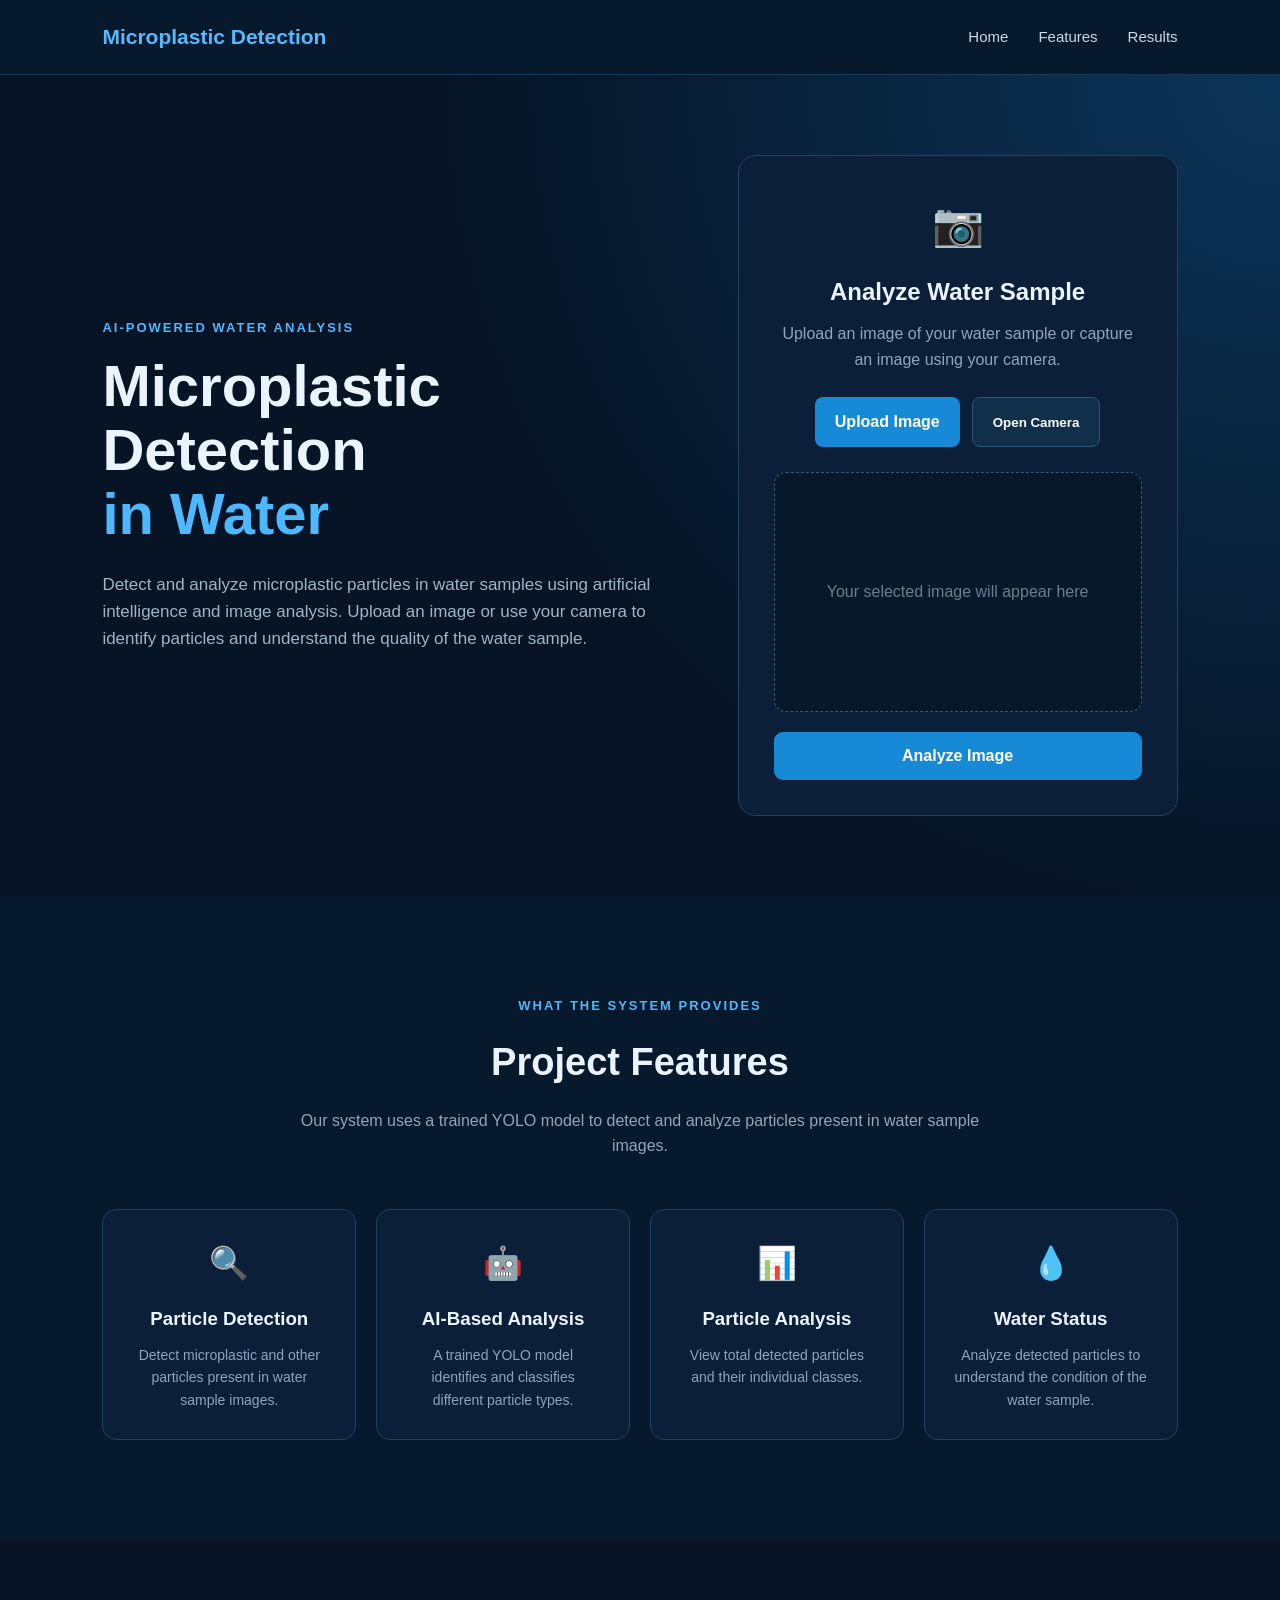
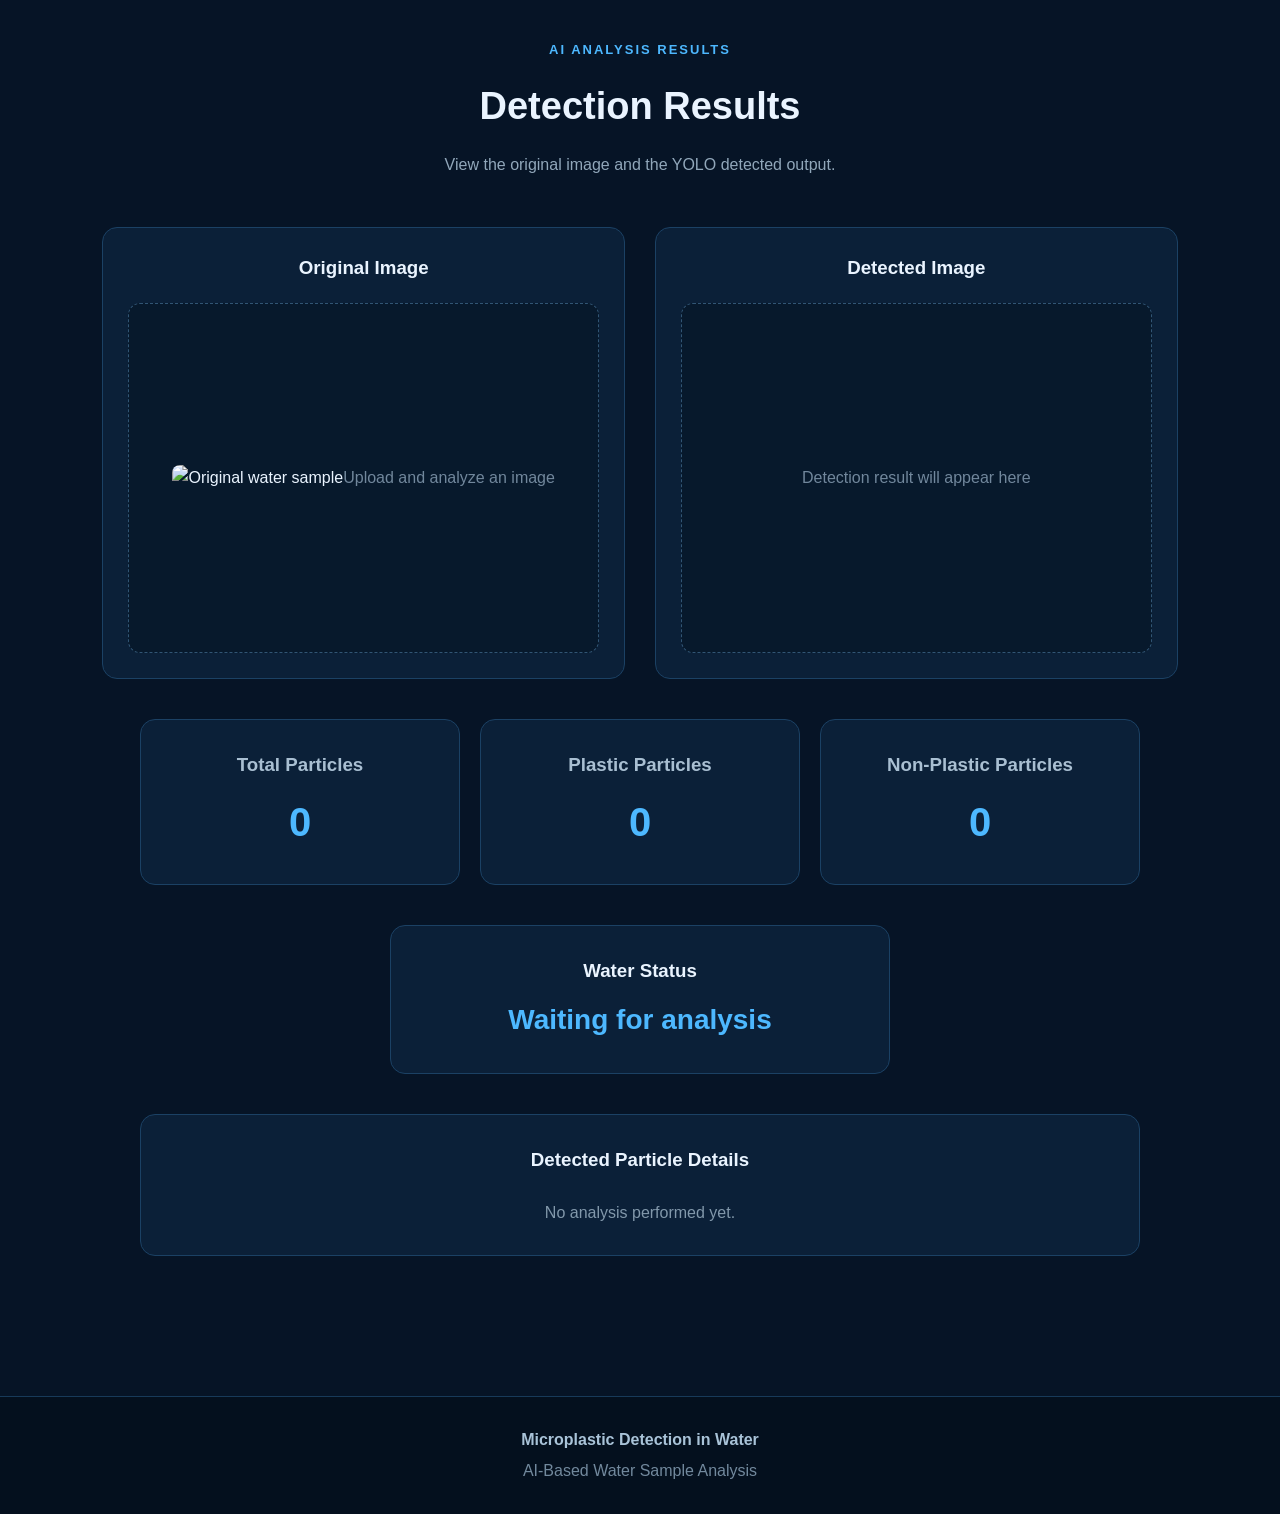
==== frontend/index.html @ e8fefd37 "initial microplastic detection project" ====
<!DOCTYPE html>
<html lang="en">

<head>

    <meta charset="UTF-8">

    <meta
        name="viewport"
        content="width=device-width, initial-scale=1.0"
    >

    <title>
        Microplastic Detection in Water
    </title>

    <link
        rel="stylesheet"
        href="styles.css?v=10"
    >

</head>


<body>


<header class="header">

    <div class="logo">
        Microplastic Detection
    </div>

    <nav>

        <a href="#home">
            Home
        </a>

        <a href="#features">
            Features
        </a>

        <a href="#results">
            Results
        </a>

    </nav>

</header>



<!-- ========================================================
     HOME
========================================================= -->

<section
    class="hero"
    id="home"
>

    <div class="hero-content">

        <p class="small-title">
            AI-POWERED WATER ANALYSIS
        </p>

        <h1>
            Microplastic Detection
            <br>
            <span>in Water</span>
        </h1>

        <p class="description">

            Detect and analyze microplastic particles
            in water samples using artificial intelligence
            and image analysis.

            Upload an image or use your camera to identify
            particles and understand the quality of the
            water sample.

        </p>

    </div>



    <div class="input-card">

        <div class="upload-icon">
            📷
        </div>

        <h2>
            Analyze Water Sample
        </h2>

        <p>
            Upload an image of your water sample or
            capture an image using your camera.
        </p>


        <div class="buttons">

            <label
                for="imageInput"
                class="btn primary-btn"
            >
                Upload Image
            </label>


            <input
                type="file"
                id="imageInput"
                accept="image/*"
                hidden
            >


            <button
                id="cameraButton"
                class="btn secondary-btn"
                type="button"
            >
                Open Camera
            </button>

        </div>



        <!-- CAMERA -->

        <div
            id="cameraContainer"
            class="camera-container"
            style="display:none;"
        >

            <video
                id="cameraVideo"
                autoplay
                playsinline
            ></video>

            <div class="camera-buttons">

                <button
                    id="captureButton"
                    class="btn primary-btn"
                    type="button"
                >
                    Capture Image
                </button>

                <button
                    id="closeCameraButton"
                    class="btn secondary-btn"
                    type="button"
                >
                    Close Camera
                </button>

            </div>

        </div>



        <!-- PREVIEW -->

        <div
            class="preview-container"
            id="previewContainer"
        >

            <p id="previewText">
                Your selected image will appear here
            </p>

            <img
                id="imagePreview"
                src=""
                alt="Selected water sample"
            >

        </div>



        <button
            class="analyze-btn"
            id="analyzeButton"
            type="button"
        >
            Analyze Image
        </button>

    </div>

</section>



<!-- ========================================================
     FEATURES
========================================================= -->

<section
    class="features-section"
    id="features"
>

    <div class="section-heading">

        <p class="small-title">
            WHAT THE SYSTEM PROVIDES
        </p>

        <h2>
            Project Features
        </h2>

        <p>
            Our system uses a trained YOLO model to detect
            and analyze particles present in water sample
            images.
        </p>

    </div>


    <div class="features-grid">


        <div class="feature-card">

            <div class="feature-icon">
                🔍
            </div>

            <h3>
                Particle Detection
            </h3>

            <p>
                Detect microplastic and other particles
                present in water sample images.
            </p>

        </div>


        <div class="feature-card">

            <div class="feature-icon">
                🤖
            </div>

            <h3>
                AI-Based Analysis
            </h3>

            <p>
                A trained YOLO model identifies and
                classifies different particle types.
            </p>

        </div>


        <div class="feature-card">

            <div class="feature-icon">
                📊
            </div>

            <h3>
                Particle Analysis
            </h3>

            <p>
                View total detected particles and
                their individual classes.
            </p>

        </div>


        <div class="feature-card">

            <div class="feature-icon">
                💧
            </div>

            <h3>
                Water Status
            </h3>

            <p>
                Analyze detected particles to understand
                the condition of the water sample.
            </p>

        </div>

    </div>

</section>



<!-- ========================================================
     RESULTS
========================================================= -->

<section
    class="results-section"
    id="results"
>

    <div class="section-heading">

        <p class="small-title">
            AI ANALYSIS RESULTS
        </p>

        <h2>
            Detection Results
        </h2>

        <p>
            View the original image and the YOLO
            detected output.
        </p>

    </div>



    <!-- IMAGES -->

    <div class="results-images">


        <!-- ORIGINAL -->

        <div class="result-image-card">

            <h3>
                Original Image
            </h3>

            <div class="result-image-container">

                <img
                    id="originalResultImage"
                    src=""
                    alt="Original water sample"
                >

                <p id="originalImageText">
                    Upload and analyze an image
                </p>

            </div>

        </div>



        <!-- DETECTED -->

        <div class="result-image-card">

            <h3>
                Detected Image
            </h3>

            <div class="result-image-container">

                <img
                    id="outputResultImage"
                    src=""
                    alt="YOLO detected image"
                >

                <p id="outputImageText">
                    Detection result will appear here
                </p>

            </div>

        </div>

    </div>



    <!-- COUNTS -->

    <div class="particles-container">

        <div class="particle-card">

            <h3>
                Total Particles
            </h3>

            <span id="totalParticles">
                0
            </span>

        </div>


        <div class="particle-card">

            <h3>
                Plastic Particles
            </h3>

            <span id="plasticParticles">
                0
            </span>

        </div>


        <div class="particle-card">

            <h3>
                Non-Plastic Particles
            </h3>

            <span id="nonPlasticParticles">
                0
            </span>

        </div>

    </div>



    <!-- STATUS -->

    <div class="water-status-card">

        <h3>
            Water Status
        </h3>

        <span id="waterStatus">
            Waiting for analysis
        </span>

    </div>



    <!-- DETECTIONS -->

    <div class="detection-details">

        <h3>
            Detected Particle Details
        </h3>

        <div id="detectionList">

            <p>
                No analysis performed yet.
            </p>

        </div>

    </div>



    <!-- DOWNLOAD -->

    <a
        id="downloadButton"
        class="download-btn"
        href="#"
        download="microplastic_detection_result.png"
        style="display:none;"
    >
        Download Detected Image
    </a>

</section>



<!-- ========================================================
     FOOTER
========================================================= -->

<footer>

    <p>
        Microplastic Detection in Water
    </p>

    <p>
        AI-Based Water Sample Analysis
    </p>

</footer>



<!-- ========================================================
     SCRIPT
========================================================= -->

<script src="script.js?v=10"></script>

</body>

</html>
---- frontend/styles.css ----
/* ============================================================
   RESET
============================================================ */

* {
    margin: 0;
    padding: 0;
    box-sizing: border-box;
}


html {
    scroll-behavior: smooth;
}


body {
    font-family: Arial, Helvetica, sans-serif;
    background: #061426;
    color: #eaf4ff;
    line-height: 1.6;
}



/* ============================================================
   HEADER
============================================================ */

.header {

    display: flex;

    justify-content: space-between;

    align-items: center;

    padding: 20px 8%;

    background: #071a2d;

    border-bottom: 1px solid #173a59;

    position: sticky;

    top: 0;

    z-index: 1000;
}


.logo {

    font-size: 21px;

    font-weight: bold;

    color: #55baff;
}


nav {

    display: flex;

    gap: 30px;
}


nav a {

    color: #c9d9e8;

    text-decoration: none;

    font-size: 15px;
}


nav a:hover {

    color: #55baff;
}



/* ============================================================
   HERO
============================================================ */

.hero {

    min-height: 90vh;

    display: flex;

    justify-content: space-between;

    align-items: center;

    gap: 60px;

    padding: 80px 8%;

    background:
        radial-gradient(
            circle at top right,
            #0b3558,
            #061426 55%
        );
}


.hero-content {

    flex: 1;

    max-width: 650px;
}


.small-title {

    color: #4db8ff;

    font-size: 13px;

    font-weight: bold;

    letter-spacing: 2px;

    margin-bottom: 15px;
}


.hero h1 {

    font-size: 58px;

    line-height: 1.1;

    margin-bottom: 25px;
}


.hero h1 span {

    color: #4db8ff;
}


.description {

    color: #9fb4c9;

    font-size: 17px;
}



/* ============================================================
   INPUT
============================================================ */

.input-card {

    width: 440px;

    background: #0b2038;

    border: 1px solid #1c4567;

    border-radius: 18px;

    padding: 35px;

    text-align: center;
}


.upload-icon {

    font-size: 42px;

    margin-bottom: 15px;
}


.input-card h2 {

    margin-bottom: 10px;
}


.input-card > p {

    color: #8fa7bc;

    margin-bottom: 25px;
}



/* ============================================================
   BUTTONS
============================================================ */

.buttons {

    display: flex;

    justify-content: center;

    gap: 12px;

    flex-wrap: wrap;

    margin-bottom: 25px;
}


.btn {

    border: none;

    cursor: pointer;

    padding: 12px 20px;

    border-radius: 8px;

    font-weight: bold;
}


.primary-btn {

    background: #1689d7;

    color: white;
}


.primary-btn:hover {

    background: #2ba6ef;
}


.secondary-btn {

    background: #102f4b;

    color: white;

    border: 1px solid #2c5778;
}



/* ============================================================
   CAMERA
============================================================ */

.camera-container {

    margin-bottom: 20px;
}


#cameraVideo {

    width: 100%;

    border-radius: 10px;

    background: black;
}


.camera-buttons {

    display: flex;

    justify-content: center;

    gap: 10px;

    margin-top: 12px;

    flex-wrap: wrap;
}



/* ============================================================
   PREVIEW
============================================================ */

.preview-container {

    min-height: 240px;

    display: flex;

    justify-content: center;

    align-items: center;

    padding: 15px;

    background: #07182a;

    border: 1px dashed #315a7b;

    border-radius: 12px;

    overflow: hidden;

    margin-bottom: 20px;
}


.preview-container p {

    color: #667f95;
}


#imagePreview {

    max-width: 100%;

    max-height: 350px;

    display: none;

    object-fit: contain;

    border-radius: 8px;
}



/* ============================================================
   ANALYZE
============================================================ */

.analyze-btn {

    width: 100%;

    border: none;

    padding: 15px;

    border-radius: 9px;

    background: #1689d7;

    color: white;

    font-size: 16px;

    font-weight: bold;

    cursor: pointer;
}


.analyze-btn:hover {

    background: #2ca6ed;
}


.analyze-btn:disabled {

    opacity: 0.6;

    cursor: not-allowed;
}



/* ============================================================
   FEATURES
============================================================ */

.features-section {

    padding: 100px 8%;

    background: #07192c;
}


.section-heading {

    text-align: center;

    max-width: 700px;

    margin: 0 auto 50px;
}


.section-heading h2 {

    font-size: 38px;

    margin-bottom: 15px;
}


.section-heading > p:last-child {

    color: #91a7ba;
}


.features-grid {

    max-width: 1200px;

    margin: auto;

    display: grid;

    grid-template-columns:
        repeat(4, 1fr);

    gap: 20px;
}


.feature-card {

    background: #0b2038;

    border: 1px solid #1b4164;

    border-radius: 14px;

    padding: 28px;

    text-align: center;
}


.feature-icon {

    font-size: 32px;

    margin-bottom: 15px;
}


.feature-card h3 {

    margin-bottom: 10px;
}


.feature-card p {

    color: #8ea5b9;

    font-size: 14px;
}



/* ============================================================
   RESULTS
============================================================ */

.results-section {

    display: block;

    width: 100%;

    padding: 100px 8%;

    background: #061426;
}


.results-images {

    max-width: 1200px;

    margin: 0 auto 40px;

    display: grid;

    grid-template-columns: 1fr 1fr;

    gap: 30px;
}


.result-image-card {

    background: #0b2038;

    border: 1px solid #1b4164;

    border-radius: 15px;

    padding: 25px;
}


.result-image-card h3 {

    text-align: center;

    margin-bottom: 20px;
}


.result-image-container {

    width: 100%;

    min-height: 350px;

    display: flex;

    justify-content: center;

    align-items: center;

    background: #07192c;

    border: 1px dashed #315574;

    border-radius: 12px;

    overflow: hidden;

    padding: 15px;
}


/*
   IMPORTANT:
   Do NOT use display:none here.
   JavaScript controls the visibility.
*/

#originalResultImage {

    max-width: 100%;

    max-height: 550px;

    object-fit: contain;

    border-radius: 8px;
}


#outputResultImage {

    max-width: 100%;

    max-height: 550px;

    width: 100%;

    height: auto;

    object-fit: contain;

    border-radius: 8px;

    display: none;

    visibility: visible;

    opacity: 1;
}


.result-image-container p {

    color: #71879c;

    text-align: center;
}



/* ============================================================
   PARTICLE COUNTS
============================================================ */

.particles-container {

    max-width: 1000px;

    margin: 40px auto;

    display: grid;

    grid-template-columns:
        repeat(3, 1fr);

    gap: 20px;
}


.particle-card {

    background: #0b2038;

    border: 1px solid #1b4164;

    border-radius: 15px;

    padding: 30px;

    text-align: center;
}


.particle-card h3 {

    color: #a9bfd2;

    margin-bottom: 10px;
}


.particle-card span {

    font-size: 40px;

    font-weight: bold;

    color: #4db8ff;
}



/* ============================================================
   WATER STATUS
============================================================ */

.water-status-card {

    max-width: 500px;

    margin: 35px auto;

    padding: 30px;

    text-align: center;

    background: #0b2038;

    border: 1px solid #1b4164;

    border-radius: 15px;
}


.water-status-card h3 {

    margin-bottom: 12px;
}


#waterStatus {

    font-size: 28px;

    font-weight: bold;

    color: #4db8ff;
}



/* ============================================================
   DETECTIONS
============================================================ */

.detection-details {

    max-width: 1000px;

    margin: 40px auto;

    padding: 30px;

    background: #0b2038;

    border: 1px solid #1b4164;

    border-radius: 15px;
}


.detection-details h3 {

    text-align: center;

    margin-bottom: 25px;
}


#detectionList {

    display: flex;

    flex-direction: column;

    gap: 10px;
}


.detection-item {

    display: flex;

    justify-content: space-between;

    padding: 12px 18px;

    background: #102d49;

    border-radius: 8px;

    color: #c7d8e8;
}


#detectionList p {

    text-align: center;

    color: #8298ab;
}



/* ============================================================
   DOWNLOAD
============================================================ */

.download-btn {

    display: block;

    width: fit-content;

    margin: 30px auto 0;

    padding: 13px 25px;

    background: #1689d7;

    color: white;

    text-decoration: none;

    border-radius: 8px;

    font-weight: bold;
}


.download-btn:hover {

    background: #36a8f0;
}



/* ============================================================
   FOOTER
============================================================ */

footer {

    padding: 30px;

    text-align: center;

    background: #04101e;

    border-top: 1px solid #173a59;

    color: #72899d;
}


footer p:first-child {

    color: #a9c3d8;

    font-weight: bold;

    margin-bottom: 5px;
}



/* ============================================================
   RESPONSIVE
============================================================ */

@media (max-width: 1000px) {

    .hero {

        flex-direction: column;

        text-align: center;
    }


    .input-card {

        width: 100%;

        max-width: 500px;
    }


    .features-grid {

        grid-template-columns:
            repeat(2, 1fr);
    }

}


@media (max-width: 800px) {

    .header {

        flex-direction: column;

        gap: 15px;
    }


    .results-images {

        grid-template-columns: 1fr;
    }


    .particles-container {

        grid-template-columns: 1fr;
    }

}


@media (max-width: 600px) {

    .hero {

        padding: 60px 5%;
    }


    .hero h1 {

        font-size: 40px;
    }


    .features-grid {

        grid-template-columns: 1fr;
    }

}
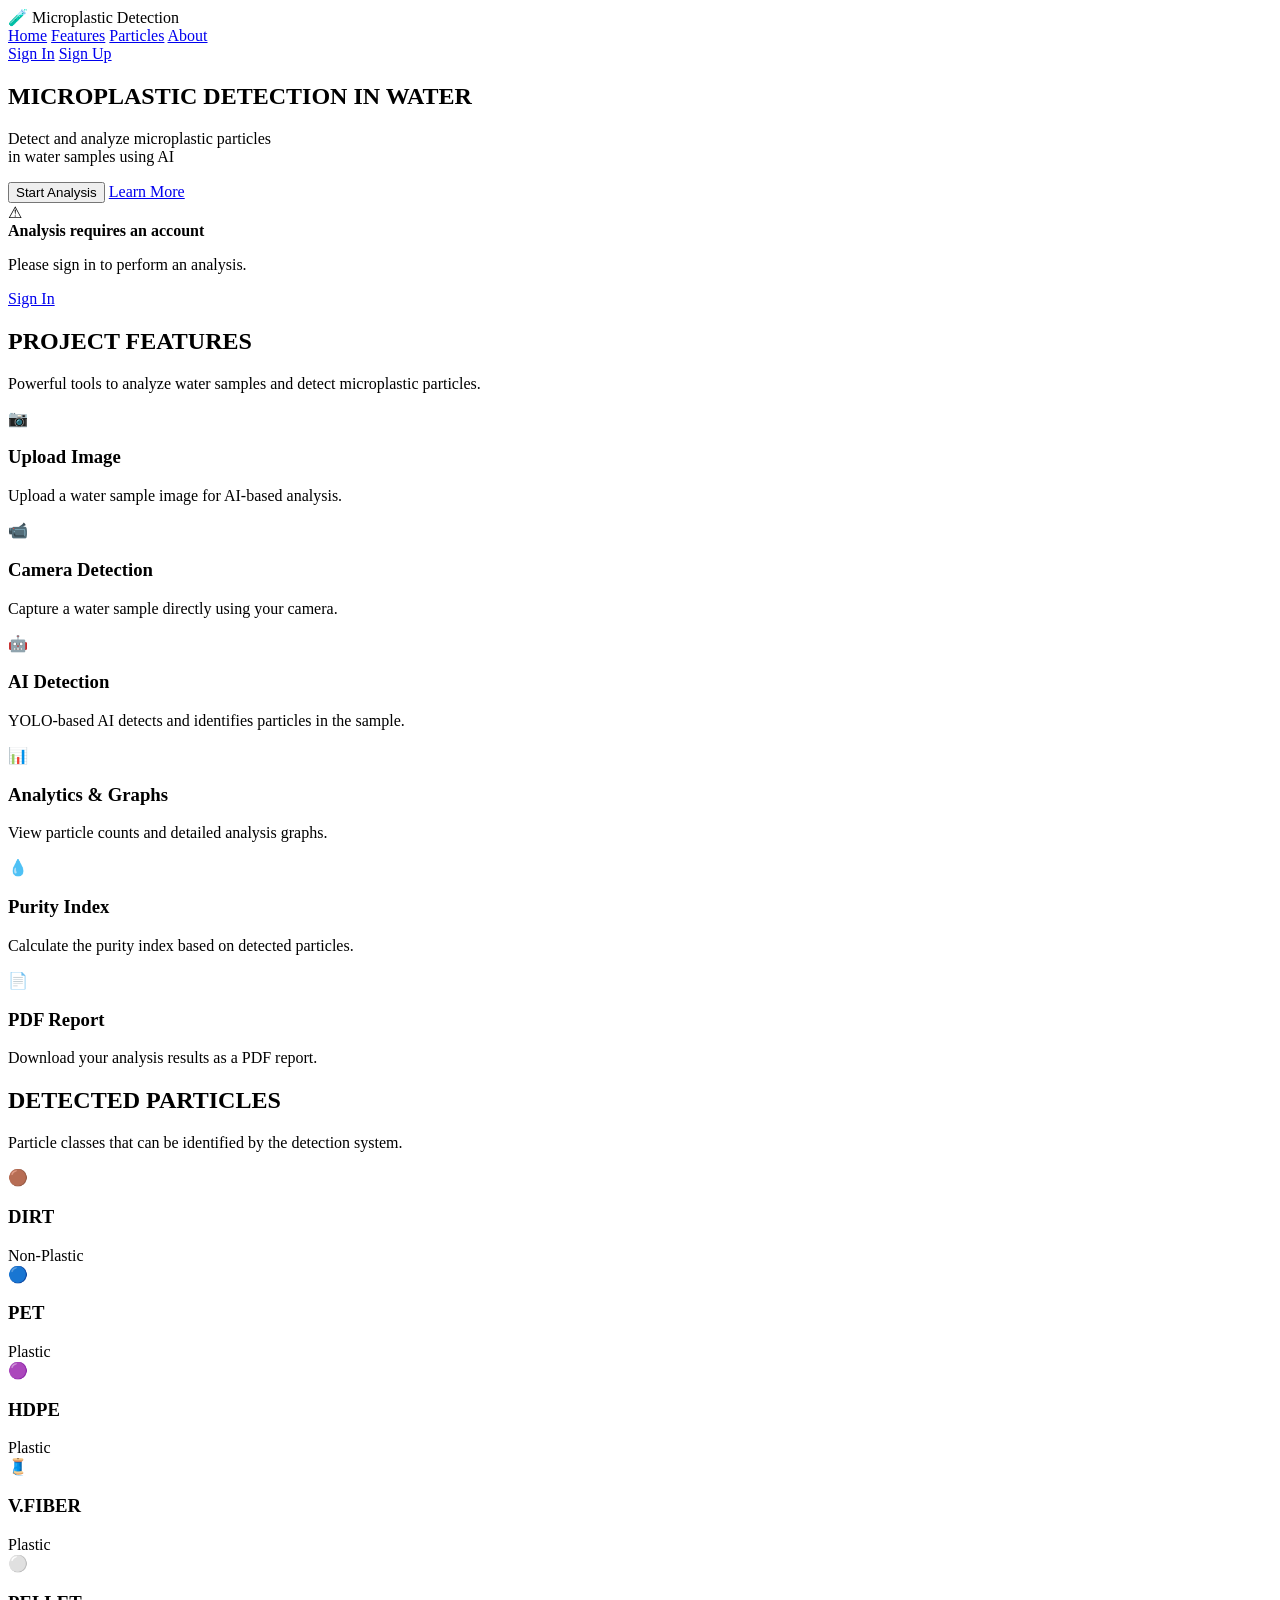
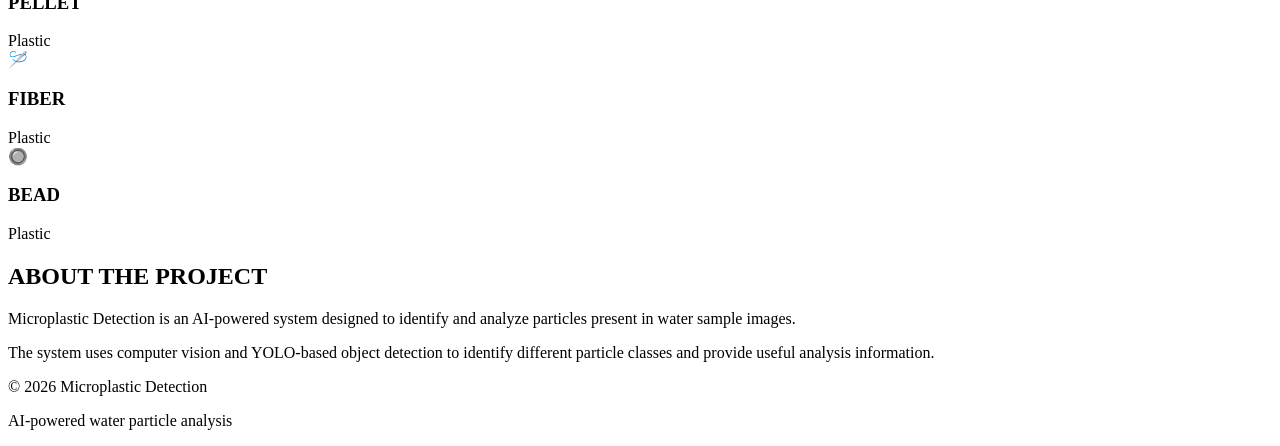
==== commit 6020bc36: "Complete microplastic detection web app" ====
--- a/frontend/index.html
+++ b/frontend/index.html
@@ -1,529 +1,390 @@
 <!DOCTYPE html>
 <html lang="en">
-
 <head>
-
     <meta charset="UTF-8">
-
-    <meta
-        name="viewport"
-        content="width=device-width, initial-scale=1.0"
-    >
-
-    <title>
-        Microplastic Detection in Water
-    </title>
-
-    <link
-        rel="stylesheet"
-        href="styles.css?v=10"
-    >
-
+    <meta name="viewport" content="width=device-width, initial-scale=1.0">
+
+    <title>Microplastic Detection</title>
+
+    <link rel="stylesheet" href="/styles.css">
 </head>
 
-
 <body>
 
-
-<header class="header">
-
-    <div class="logo">
-        Microplastic Detection
-    </div>
-
-    <nav>
-
-        <a href="#home">
-            Home
-        </a>
-
-        <a href="#features">
-            Features
-        </a>
-
-        <a href="#results">
-            Results
-        </a>
-
-    </nav>
-
-</header>
-
-
-
-<!-- ========================================================
-     HOME
-========================================================= -->
-
-<section
-    class="hero"
-    id="home"
->
-
-    <div class="hero-content">
-
-        <p class="small-title">
-            AI-POWERED WATER ANALYSIS
+    <!-- ================= NAVBAR ================= -->
+    <header class="navbar">
+
+        <div class="logo">
+            🧪 <span>Microplastic Detection</span>
+        </div>
+
+        <nav class="nav-links">
+            <a href="#home">Home</a>
+            <a href="#features">Features</a>
+            <a href="#particles">Particles</a>
+            <a href="#about">About</a>
+        </nav>
+
+        <div class="nav-buttons">
+            <a href="/signin.html" class="btn btn-outline">Sign In</a>
+            <a href="/signup.html" class="btn btn-primary">Sign Up</a>
+        </div>
+
+    </header>
+
+
+    <!-- ================= HERO SECTION ================= -->
+    <section id="home" class="hero">
+
+        <div class="hero-content">
+
+            <h1>MICROPLASTIC DETECTION IN WATER</h1>
+
+            <p class="hero-subtitle">
+                Detect and analyze microplastic particles
+                <br>
+                in water samples using AI
+            </p>
+
+            <div class="hero-buttons">
+
+                <button class="btn btn-primary start-analysis-btn"
+                        onclick="startAnalysis()">
+                    Start Analysis
+                </button>
+
+                <a href="#features" class="btn btn-outline">
+                    Learn More
+                </a>
+
+            </div>
+
+            <!-- Login warning -->
+            <div id="login-warning" class="login-warning">
+
+                <div class="warning-icon">
+                    ⚠
+                </div>
+
+                <div>
+                    <strong>Analysis requires an account</strong>
+
+                    <p>
+                        Please sign in to perform an analysis.
+                    </p>
+
+                    <a href="/signin.html" class="btn btn-primary">
+                        Sign In
+                    </a>
+                </div>
+
+            </div>
+
+        </div>
+
+    </section>
+
+
+    <!-- ================= FEATURES ================= -->
+    <section id="features" class="section">
+
+        <div class="section-title">
+
+            <h2>PROJECT FEATURES</h2>
+
+            <p>
+                Powerful tools to analyze water samples
+                and detect microplastic particles.
+            </p>
+
+        </div>
+
+
+        <div class="features-grid">
+
+            <!-- Upload -->
+            <div class="feature-card">
+
+                <div class="feature-icon">
+                    📷
+                </div>
+
+                <h3>Upload Image</h3>
+
+                <p>
+                    Upload a water sample image
+                    for AI-based analysis.
+                </p>
+
+            </div>
+
+
+            <!-- Camera -->
+            <div class="feature-card">
+
+                <div class="feature-icon">
+                    📹
+                </div>
+
+                <h3>Camera Detection</h3>
+
+                <p>
+                    Capture a water sample directly
+                    using your camera.
+                </p>
+
+            </div>
+
+
+            <!-- AI -->
+            <div class="feature-card">
+
+                <div class="feature-icon">
+                    🤖
+                </div>
+
+                <h3>AI Detection</h3>
+
+                <p>
+                    YOLO-based AI detects and identifies
+                    particles in the sample.
+                </p>
+
+            </div>
+
+
+            <!-- Analytics -->
+            <div class="feature-card">
+
+                <div class="feature-icon">
+                    📊
+                </div>
+
+                <h3>Analytics & Graphs</h3>
+
+                <p>
+                    View particle counts and
+                    detailed analysis graphs.
+                </p>
+
+            </div>
+
+
+            <!-- Purity -->
+            <div class="feature-card">
+
+                <div class="feature-icon">
+                    💧
+                </div>
+
+                <h3>Purity Index</h3>
+
+                <p>
+                    Calculate the purity index
+                    based on detected particles.
+                </p>
+
+            </div>
+
+
+            <!-- PDF -->
+            <div class="feature-card">
+
+                <div class="feature-icon">
+                    📄
+                </div>
+
+                <h3>PDF Report</h3>
+
+                <p>
+                    Download your analysis results
+                    as a PDF report.
+                </p>
+
+            </div>
+
+        </div>
+
+    </section>
+
+
+    <!-- ================= PARTICLES ================= -->
+    <section id="particles" class="section particles-section">
+
+        <div class="section-title">
+
+            <h2>DETECTED PARTICLES</h2>
+
+            <p>
+                Particle classes that can be identified
+                by the detection system.
+            </p>
+
+        </div>
+
+
+        <div class="particles-grid">
+
+            <!-- DIRT -->
+            <div class="particle-card non-plastic">
+
+                <div class="particle-icon">
+                    🟤
+                </div>
+
+                <h3>DIRT</h3>
+
+                <span>
+                    Non-Plastic
+                </span>
+
+            </div>
+
+
+            <!-- PET -->
+            <div class="particle-card plastic">
+
+                <div class="particle-icon">
+                    🔵
+                </div>
+
+                <h3>PET</h3>
+
+                <span>
+                    Plastic
+                </span>
+
+            </div>
+
+
+            <!-- HDPE -->
+            <div class="particle-card plastic">
+
+                <div class="particle-icon">
+                    🟣
+                </div>
+
+                <h3>HDPE</h3>
+
+                <span>
+                    Plastic
+                </span>
+
+            </div>
+
+
+            <!-- V.FIBER -->
+            <div class="particle-card plastic">
+
+                <div class="particle-icon">
+                    🧵
+                </div>
+
+                <h3>V.FIBER</h3>
+
+                <span>
+                    Plastic
+                </span>
+
+            </div>
+
+
+            <!-- PELLET -->
+            <div class="particle-card plastic">
+
+                <div class="particle-icon">
+                    ⚪
+                </div>
+
+                <h3>PELLET</h3>
+
+                <span>
+                    Plastic
+                </span>
+
+            </div>
+
+
+            <!-- FIBER -->
+            <div class="particle-card plastic">
+
+                <div class="particle-icon">
+                    🪡
+                </div>
+
+                <h3>FIBER</h3>
+
+                <span>
+                    Plastic
+                </span>
+
+            </div>
+
+
+            <!-- BEAD -->
+            <div class="particle-card plastic">
+
+                <div class="particle-icon">
+                    🔘
+                </div>
+
+                <h3>BEAD</h3>
+
+                <span>
+                    Plastic
+                </span>
+
+            </div>
+
+        </div>
+
+    </section>
+
+
+    <!-- ================= ABOUT ================= -->
+    <section id="about" class="section about-section">
+
+        <div class="section-title">
+
+            <h2>ABOUT THE PROJECT</h2>
+
+        </div>
+
+        <div class="about-content">
+
+            <p>
+                Microplastic Detection is an AI-powered system
+                designed to identify and analyze particles present
+                in water sample images.
+            </p>
+
+            <p>
+                The system uses computer vision and YOLO-based
+                object detection to identify different particle
+                classes and provide useful analysis information.
+            </p>
+
+        </div>
+
+    </section>
+
+
+    <!-- ================= FOOTER ================= -->
+    <footer class="footer">
+
+        <p>
+            © 2026 Microplastic Detection
         </p>
 
-        <h1>
-            Microplastic Detection
-            <br>
-            <span>in Water</span>
-        </h1>
-
-        <p class="description">
-
-            Detect and analyze microplastic particles
-            in water samples using artificial intelligence
-            and image analysis.
-
-            Upload an image or use your camera to identify
-            particles and understand the quality of the
-            water sample.
-
+        <p>
+            AI-powered water particle analysis
         </p>
 
-    </div>
-
-
-
-    <div class="input-card">
-
-        <div class="upload-icon">
-            📷
-        </div>
-
-        <h2>
-            Analyze Water Sample
-        </h2>
-
-        <p>
-            Upload an image of your water sample or
-            capture an image using your camera.
-        </p>
-
-
-        <div class="buttons">
-
-            <label
-                for="imageInput"
-                class="btn primary-btn"
-            >
-                Upload Image
-            </label>
-
-
-            <input
-                type="file"
-                id="imageInput"
-                accept="image/*"
-                hidden
-            >
-
-
-            <button
-                id="cameraButton"
-                class="btn secondary-btn"
-                type="button"
-            >
-                Open Camera
-            </button>
-
-        </div>
-
-
-
-        <!-- CAMERA -->
-
-        <div
-            id="cameraContainer"
-            class="camera-container"
-            style="display:none;"
-        >
-
-            <video
-                id="cameraVideo"
-                autoplay
-                playsinline
-            ></video>
-
-            <div class="camera-buttons">
-
-                <button
-                    id="captureButton"
-                    class="btn primary-btn"
-                    type="button"
-                >
-                    Capture Image
-                </button>
-
-                <button
-                    id="closeCameraButton"
-                    class="btn secondary-btn"
-                    type="button"
-                >
-                    Close Camera
-                </button>
-
-            </div>
-
-        </div>
-
-
-
-        <!-- PREVIEW -->
-
-        <div
-            class="preview-container"
-            id="previewContainer"
-        >
-
-            <p id="previewText">
-                Your selected image will appear here
-            </p>
-
-            <img
-                id="imagePreview"
-                src=""
-                alt="Selected water sample"
-            >
-
-        </div>
-
-
-
-        <button
-            class="analyze-btn"
-            id="analyzeButton"
-            type="button"
-        >
-            Analyze Image
-        </button>
-
-    </div>
-
-</section>
-
-
-
-<!-- ========================================================
-     FEATURES
-========================================================= -->
-
-<section
-    class="features-section"
-    id="features"
->
-
-    <div class="section-heading">
-
-        <p class="small-title">
-            WHAT THE SYSTEM PROVIDES
-        </p>
-
-        <h2>
-            Project Features
-        </h2>
-
-        <p>
-            Our system uses a trained YOLO model to detect
-            and analyze particles present in water sample
-            images.
-        </p>
-
-    </div>
-
-
-    <div class="features-grid">
-
-
-        <div class="feature-card">
-
-            <div class="feature-icon">
-                🔍
-            </div>
-
-            <h3>
-                Particle Detection
-            </h3>
-
-            <p>
-                Detect microplastic and other particles
-                present in water sample images.
-            </p>
-
-        </div>
-
-
-        <div class="feature-card">
-
-            <div class="feature-icon">
-                🤖
-            </div>
-
-            <h3>
-                AI-Based Analysis
-            </h3>
-
-            <p>
-                A trained YOLO model identifies and
-                classifies different particle types.
-            </p>
-
-        </div>
-
-
-        <div class="feature-card">
-
-            <div class="feature-icon">
-                📊
-            </div>
-
-            <h3>
-                Particle Analysis
-            </h3>
-
-            <p>
-                View total detected particles and
-                their individual classes.
-            </p>
-
-        </div>
-
-
-        <div class="feature-card">
-
-            <div class="feature-icon">
-                💧
-            </div>
-
-            <h3>
-                Water Status
-            </h3>
-
-            <p>
-                Analyze detected particles to understand
-                the condition of the water sample.
-            </p>
-
-        </div>
-
-    </div>
-
-</section>
-
-
-
-<!-- ========================================================
-     RESULTS
-========================================================= -->
-
-<section
-    class="results-section"
-    id="results"
->
-
-    <div class="section-heading">
-
-        <p class="small-title">
-            AI ANALYSIS RESULTS
-        </p>
-
-        <h2>
-            Detection Results
-        </h2>
-
-        <p>
-            View the original image and the YOLO
-            detected output.
-        </p>
-
-    </div>
-
-
-
-    <!-- IMAGES -->
-
-    <div class="results-images">
-
-
-        <!-- ORIGINAL -->
-
-        <div class="result-image-card">
-
-            <h3>
-                Original Image
-            </h3>
-
-            <div class="result-image-container">
-
-                <img
-                    id="originalResultImage"
-                    src=""
-                    alt="Original water sample"
-                >
-
-                <p id="originalImageText">
-                    Upload and analyze an image
-                </p>
-
-            </div>
-
-        </div>
-
-
-
-        <!-- DETECTED -->
-
-        <div class="result-image-card">
-
-            <h3>
-                Detected Image
-            </h3>
-
-            <div class="result-image-container">
-
-                <img
-                    id="outputResultImage"
-                    src=""
-                    alt="YOLO detected image"
-                >
-
-                <p id="outputImageText">
-                    Detection result will appear here
-                </p>
-
-            </div>
-
-        </div>
-
-    </div>
-
-
-
-    <!-- COUNTS -->
-
-    <div class="particles-container">
-
-        <div class="particle-card">
-
-            <h3>
-                Total Particles
-            </h3>
-
-            <span id="totalParticles">
-                0
-            </span>
-
-        </div>
-
-
-        <div class="particle-card">
-
-            <h3>
-                Plastic Particles
-            </h3>
-
-            <span id="plasticParticles">
-                0
-            </span>
-
-        </div>
-
-
-        <div class="particle-card">
-
-            <h3>
-                Non-Plastic Particles
-            </h3>
-
-            <span id="nonPlasticParticles">
-                0
-            </span>
-
-        </div>
-
-    </div>
-
-
-
-    <!-- STATUS -->
-
-    <div class="water-status-card">
-
-        <h3>
-            Water Status
-        </h3>
-
-        <span id="waterStatus">
-            Waiting for analysis
-        </span>
-
-    </div>
-
-
-
-    <!-- DETECTIONS -->
-
-    <div class="detection-details">
-
-        <h3>
-            Detected Particle Details
-        </h3>
-
-        <div id="detectionList">
-
-            <p>
-                No analysis performed yet.
-            </p>
-
-        </div>
-
-    </div>
-
-
-
-    <!-- DOWNLOAD -->
-
-    <a
-        id="downloadButton"
-        class="download-btn"
-        href="#"
-        download="microplastic_detection_result.png"
-        style="display:none;"
-    >
-        Download Detected Image
-    </a>
-
-</section>
-
-
-
-<!-- ========================================================
-     FOOTER
-========================================================= -->
-
-<footer>
-
-    <p>
-        Microplastic Detection in Water
-    </p>
-
-    <p>
-        AI-Based Water Sample Analysis
-    </p>
-
-</footer>
-
-
-
-<!-- ========================================================
-     SCRIPT
-========================================================= -->
-
-<script src="script.js?v=10"></script>
+    </footer>
+
+
+    <!-- JavaScript -->
+    <script src="/script.js"></script>
 
 </body>
-
 </html>
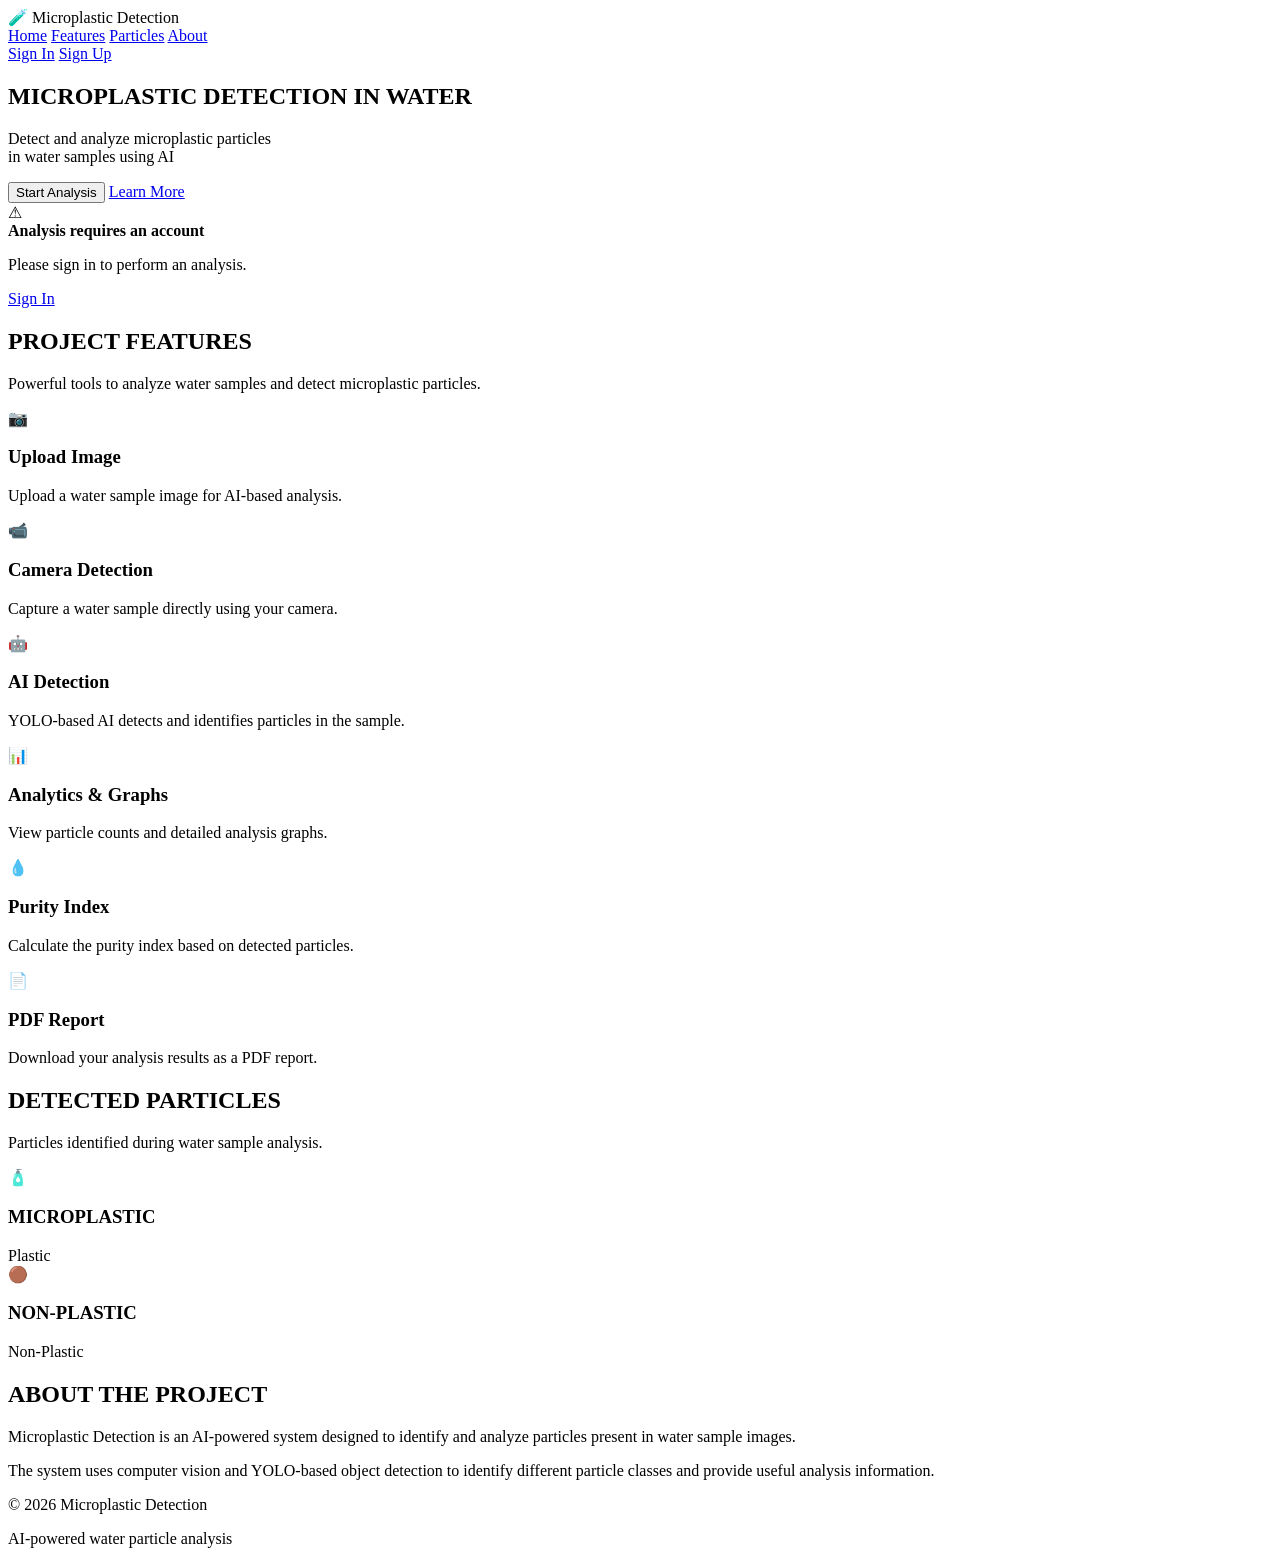
==== commit ca007155: "Update microplastic detection model and UI" ====
--- a/frontend/index.html
+++ b/frontend/index.html
@@ -208,138 +208,56 @@
     </section>
 
 
-    <!-- ================= PARTICLES ================= -->
-    <section id="particles" class="section particles-section">
-
-        <div class="section-title">
-
-            <h2>DETECTED PARTICLES</h2>
-
-            <p>
-                Particle classes that can be identified
-                by the detection system.
-            </p>
-
-        </div>
-
-
-        <div class="particles-grid">
-
-            <!-- DIRT -->
-            <div class="particle-card non-plastic">
-
-                <div class="particle-icon">
-                    🟤
-                </div>
-
-                <h3>DIRT</h3>
-
-                <span>
-                    Non-Plastic
-                </span>
-
-            </div>
-
-
-            <!-- PET -->
-            <div class="particle-card plastic">
-
-                <div class="particle-icon">
-                    🔵
-                </div>
-
-                <h3>PET</h3>
-
-                <span>
-                    Plastic
-                </span>
-
-            </div>
-
-
-            <!-- HDPE -->
-            <div class="particle-card plastic">
-
-                <div class="particle-icon">
-                    🟣
-                </div>
-
-                <h3>HDPE</h3>
-
-                <span>
-                    Plastic
-                </span>
-
-            </div>
-
-
-            <!-- V.FIBER -->
-            <div class="particle-card plastic">
-
-                <div class="particle-icon">
-                    🧵
-                </div>
-
-                <h3>V.FIBER</h3>
-
-                <span>
-                    Plastic
-                </span>
-
-            </div>
-
-
-            <!-- PELLET -->
-            <div class="particle-card plastic">
-
-                <div class="particle-icon">
-                    ⚪
-                </div>
-
-                <h3>PELLET</h3>
-
-                <span>
-                    Plastic
-                </span>
-
-            </div>
-
-
-            <!-- FIBER -->
-            <div class="particle-card plastic">
-
-                <div class="particle-icon">
-                    🪡
-                </div>
-
-                <h3>FIBER</h3>
-
-                <span>
-                    Plastic
-                </span>
-
-            </div>
-
-
-            <!-- BEAD -->
-            <div class="particle-card plastic">
-
-                <div class="particle-icon">
-                    🔘
-                </div>
-
-                <h3>BEAD</h3>
-
-                <span>
-                    Plastic
-                </span>
-
-            </div>
-
-        </div>
-
-    </section>
-
+  <!-- ================= PARTICLES ================= -->
+<section id="particles" class="section particles-section">
+
+    <div class="section-title">
+
+        <h2>DETECTED PARTICLES</h2>
+
+        <p>
+            Particles identified during water sample analysis.
+        </p>
+
+    </div>
+
+
+    <div class="particles-grid">
+
+        <!-- MICROPLASTIC -->
+        <div class="particle-card plastic">
+
+            <div class="particle-icon">
+                🧴
+            </div>
+
+            <h3>MICROPLASTIC</h3>
+
+            <span>
+                Plastic
+            </span>
+
+        </div>
+
+
+        <!-- NON-PLASTIC -->
+        <div class="particle-card non-plastic">
+
+            <div class="particle-icon">
+                🟤
+            </div>
+
+            <h3>NON-PLASTIC</h3>
+
+            <span>
+                Non-Plastic
+            </span>
+
+        </div>
+
+    </div>
+
+</section>
 
     <!-- ================= ABOUT ================= -->
     <section id="about" class="section about-section">
